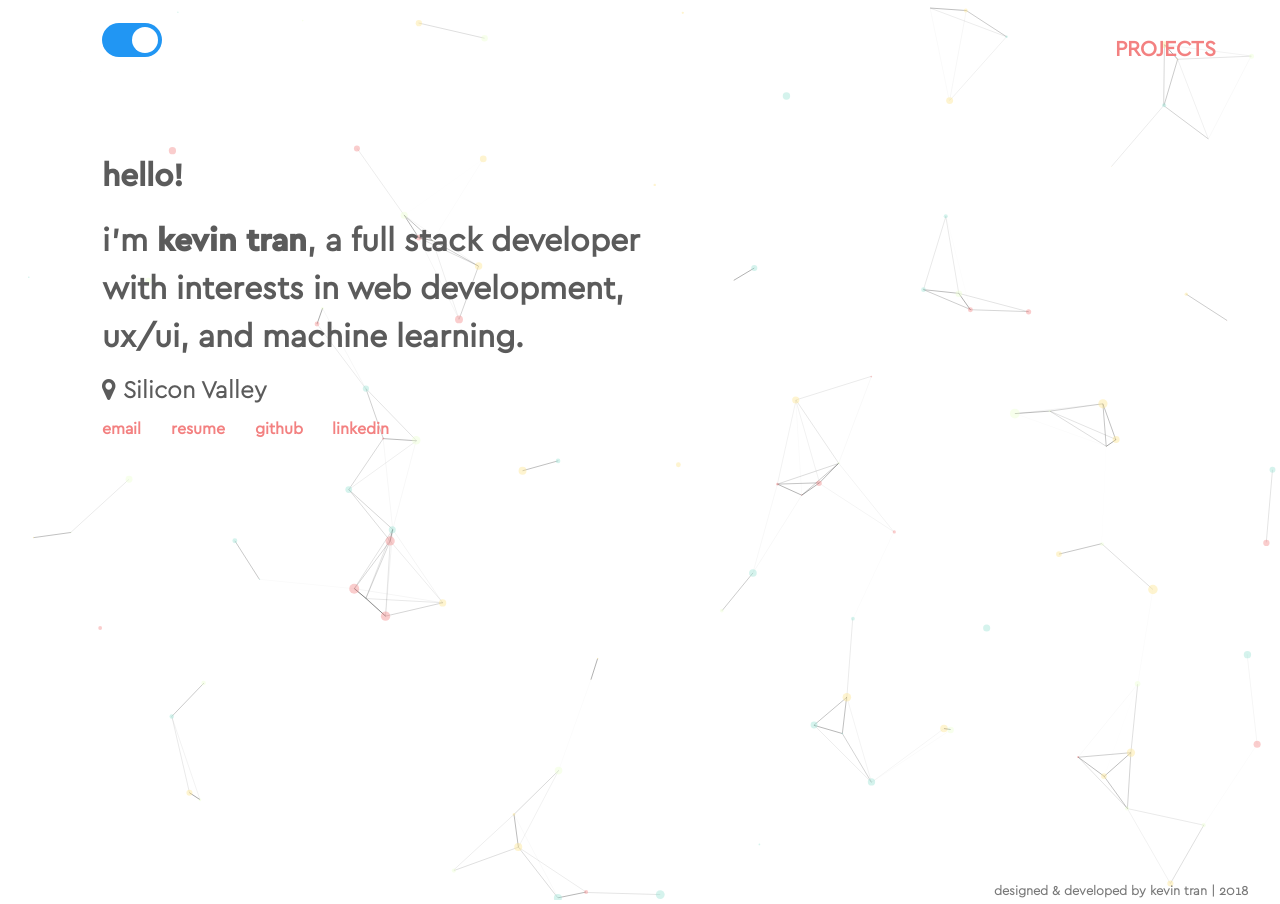
==== index.html @ 7619553c "Fixed fonts" ====
<!doctype html>
<html lang="en">

<head>
  <meta charset="utf-8">
  <title>// kevin tran</title>
  <base href="/">

  <!-- Global site tag (gtag.js) - Google Analytics -->
  <script async src="https://www.googletagmanager.com/gtag/js?id=UA-126699953-1"></script>
  <script>
    window.dataLayer = window.dataLayer || [];
    function gtag() { dataLayer.push(arguments); }
    gtag('js', new Date());

    gtag('config', 'UA-126699953-1');
  </script>


  <meta property="og:title" content="Kevin Tran">
  <meta property="og:description" content="Kevin Tran, a full stack software engineer with a design mindset and interests in web development, UX/UI, and machine learning. Located in Silicon Valley (SJSU) [kevintrankt]">
  <meta property="og:image" content="https://kevintrankt.com/assets/img.png">
  <meta property="og:url" content="https://kevintrankt.com">

  <meta name="twitter:title" content="Kevin Tran ">
  <meta name="twitter:description" content="Kevin Tran, a full stack software engineer with a design mindset and interests in web development, UX/UI, and machine learning. Located in Silicon Valley (SJSU) [kevintrankt]">
  <meta name="twitter:image" content="https://kevintrankt.com/assets/img.png">
  <meta name="twitter:card" content="summary_large_image">
  <link rel="stylesheet" type="text/css" href="https://maxcdn.bootstrapcdn.com/font-awesome/4.7.0/css/font-awesome.min.css" />

  <meta name="viewport" content="width=device-width, initial-scale=1">
  <link rel="icon" type="image/x-icon" href="favicon.ico">
  <meta name="description" content="Kevin Tran, a full stack software engineer with a design mindset and interests in web development, UX/UI, and machine learning. Located in Silicon Valley (SJSU)">
  <meta name="keywords" content="kevintrankt, software, portfolio, silicon valley, sjsu, kevin tran, kevin">
  <meta name="author" content="Kevin Tran">
  <link rel="manifest" href="manifest.json">
  <link rel="stylesheet" href="https://cdnjs.cloudflare.com/ajax/libs/animate.css/3.7.0/animate.css">
  <link rel="image_src" href="/assets/img.png" />


  <meta name="theme-color" content="#1976d2">
<link rel="stylesheet" href="styles.a9870da441676bcae3ac.css"></head>

<body>
  <app-root></app-root>
  <noscript>Please enable JavaScript to continue using this application. :^)</noscript>
<script type="text/javascript" src="runtime.a66f828dca56eeb90e02.js"></script><script type="text/javascript" src="polyfills.2f4a59095805af02bd79.js"></script><script type="text/javascript" src="main.024c4c031090034b04db.js"></script></body>

</html>
---- styles.a9870da441676bcae3ac.css ----
@font-face{font-family:'Cera GR Bold';src:url(CeraGRBold.d04a02d7a7154f19baca.otf) format('opentype')}@font-face{font-family:'Cera GR Medium';src:url(CeraGRMedium.7a1a725d35c0a152d422.otf) format('opentype')}@font-face{font-family:'Cera GR Regular';src:url(CeraGR.84078a654482d9b91bd8.otf) format('opentype')}@font-face{font-family:'Cera GR Light';src:url(CeraGRLight.c8809b5d3bbef37069f1.otf) format('opentype')}::selection{background:#ffb7b7}::-moz-selection{background:#ffb7b7}body,html{margin:0;height:100%;overflow:hidden}
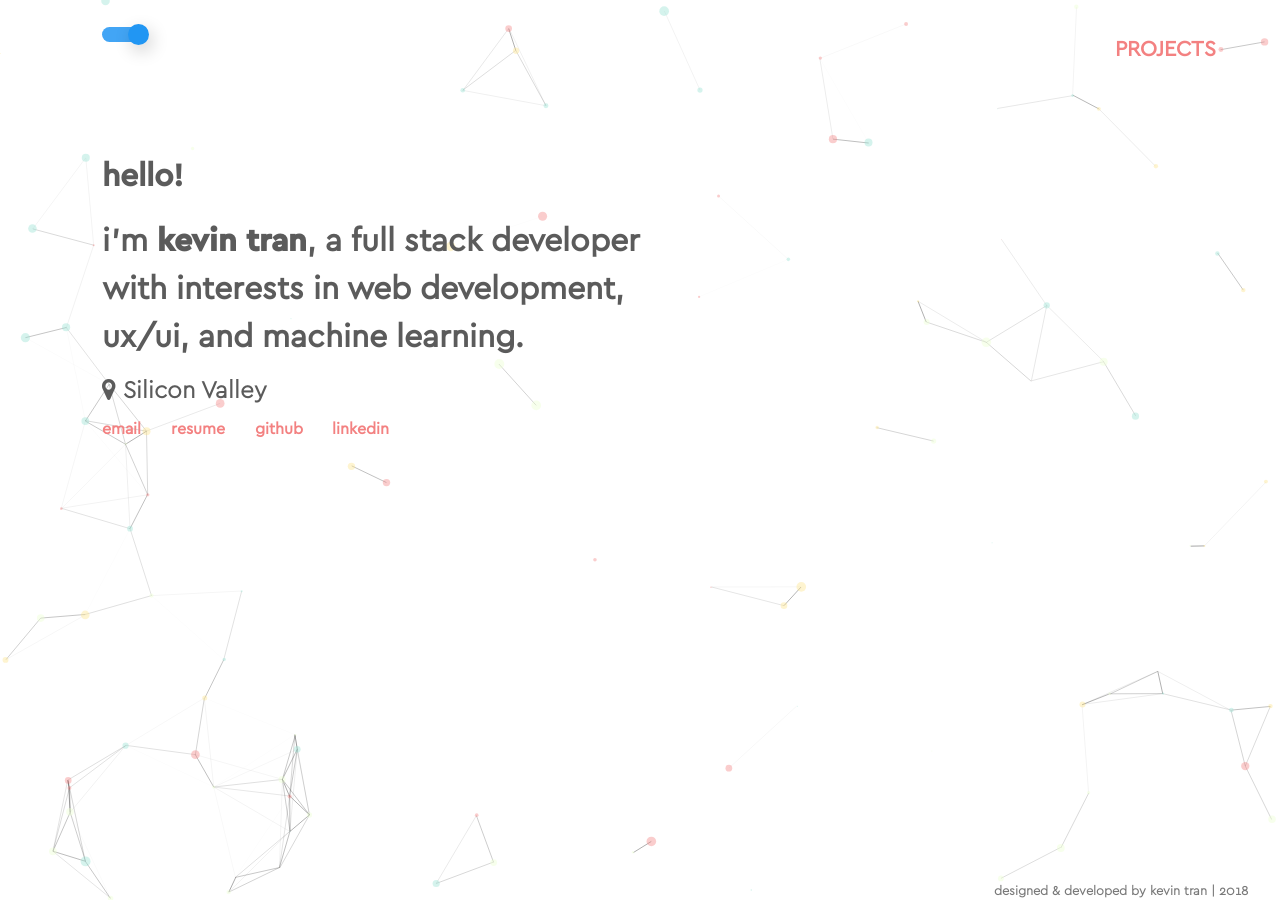
==== commit e1c98433: "Change colors for PWA" ====
--- a/index.html
+++ b/index.html
@@ -44,6 +44,6 @@
 <body>
   <app-root></app-root>
   <noscript>Please enable JavaScript to continue using this application. :^)</noscript>
-<script type="text/javascript" src="runtime.a66f828dca56eeb90e02.js"></script><script type="text/javascript" src="polyfills.2f4a59095805af02bd79.js"></script><script type="text/javascript" src="main.024c4c031090034b04db.js"></script></body>
+<script type="text/javascript" src="runtime.a66f828dca56eeb90e02.js"></script><script type="text/javascript" src="polyfills.2f4a59095805af02bd79.js"></script><script type="text/javascript" src="main.6df032f3417c50eaf966.js"></script></body>
 
 </html>
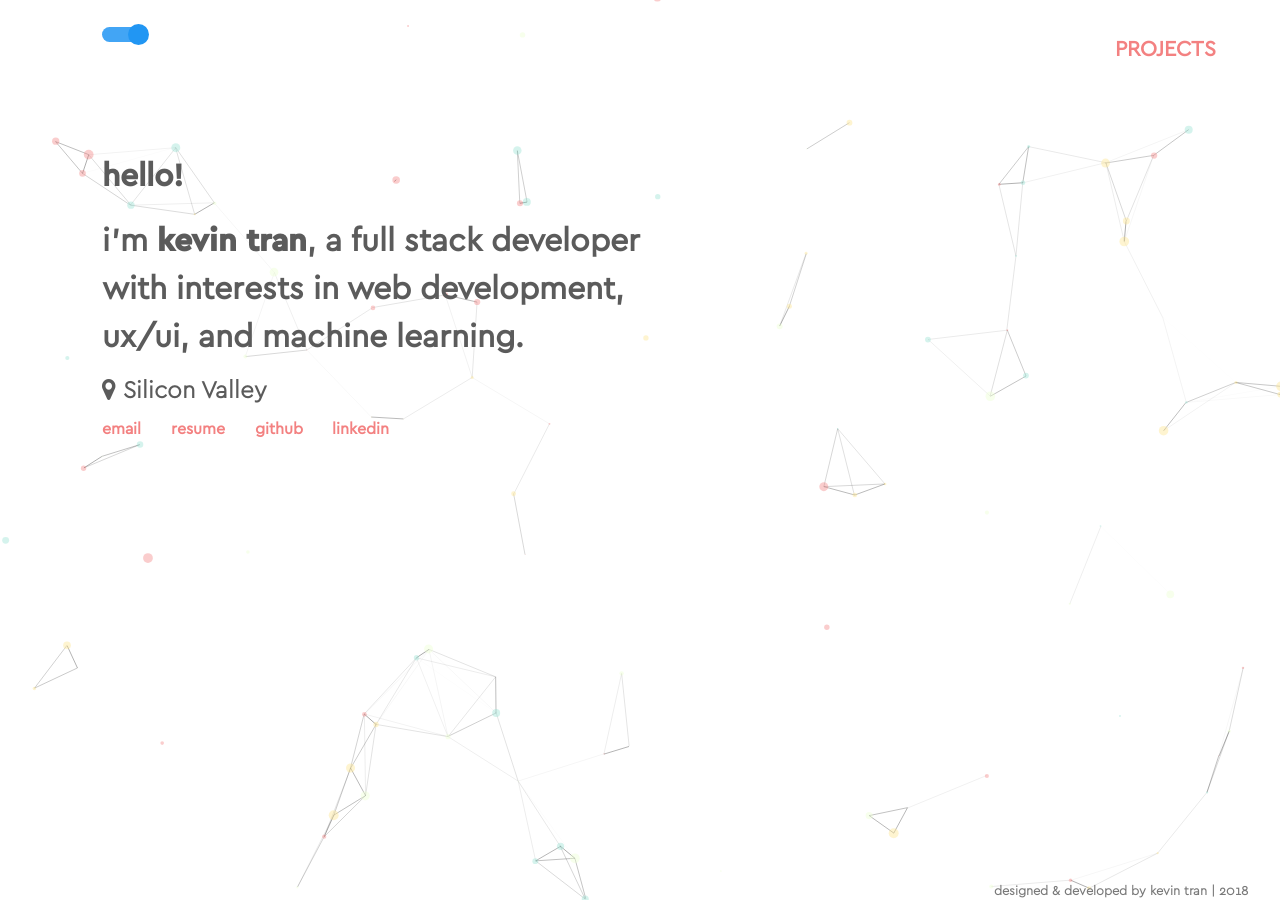
==== commit a10f72e3: "removed shadows from particle toggle" ====
--- a/index.html
+++ b/index.html
@@ -44,6 +44,6 @@
 <body>
   <app-root></app-root>
   <noscript>Please enable JavaScript to continue using this application. :^)</noscript>
-<script type="text/javascript" src="runtime.a66f828dca56eeb90e02.js"></script><script type="text/javascript" src="polyfills.2f4a59095805af02bd79.js"></script><script type="text/javascript" src="main.6df032f3417c50eaf966.js"></script></body>
+<script type="text/javascript" src="runtime.a66f828dca56eeb90e02.js"></script><script type="text/javascript" src="polyfills.2f4a59095805af02bd79.js"></script><script type="text/javascript" src="main.3905707fd52c14bbf978.js"></script></body>
 
 </html>
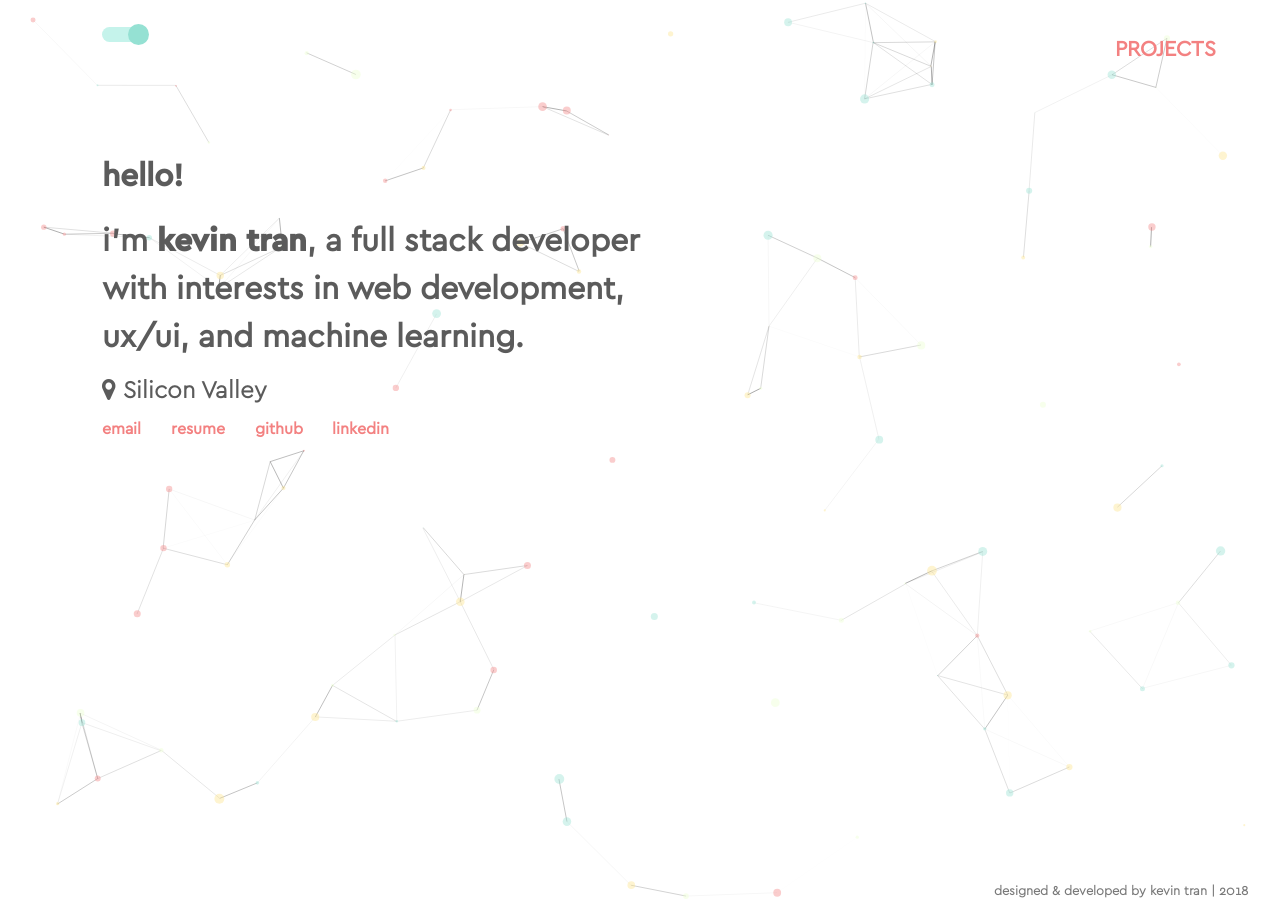
==== commit 66148979: "changed toggle colors" ====
--- a/index.html
+++ b/index.html
@@ -44,6 +44,6 @@
 <body>
   <app-root></app-root>
   <noscript>Please enable JavaScript to continue using this application. :^)</noscript>
-<script type="text/javascript" src="runtime.a66f828dca56eeb90e02.js"></script><script type="text/javascript" src="polyfills.2f4a59095805af02bd79.js"></script><script type="text/javascript" src="main.3905707fd52c14bbf978.js"></script></body>
+<script type="text/javascript" src="runtime.a66f828dca56eeb90e02.js"></script><script type="text/javascript" src="polyfills.2f4a59095805af02bd79.js"></script><script type="text/javascript" src="main.7f3a5a707c8495b02c52.js"></script></body>
 
 </html>
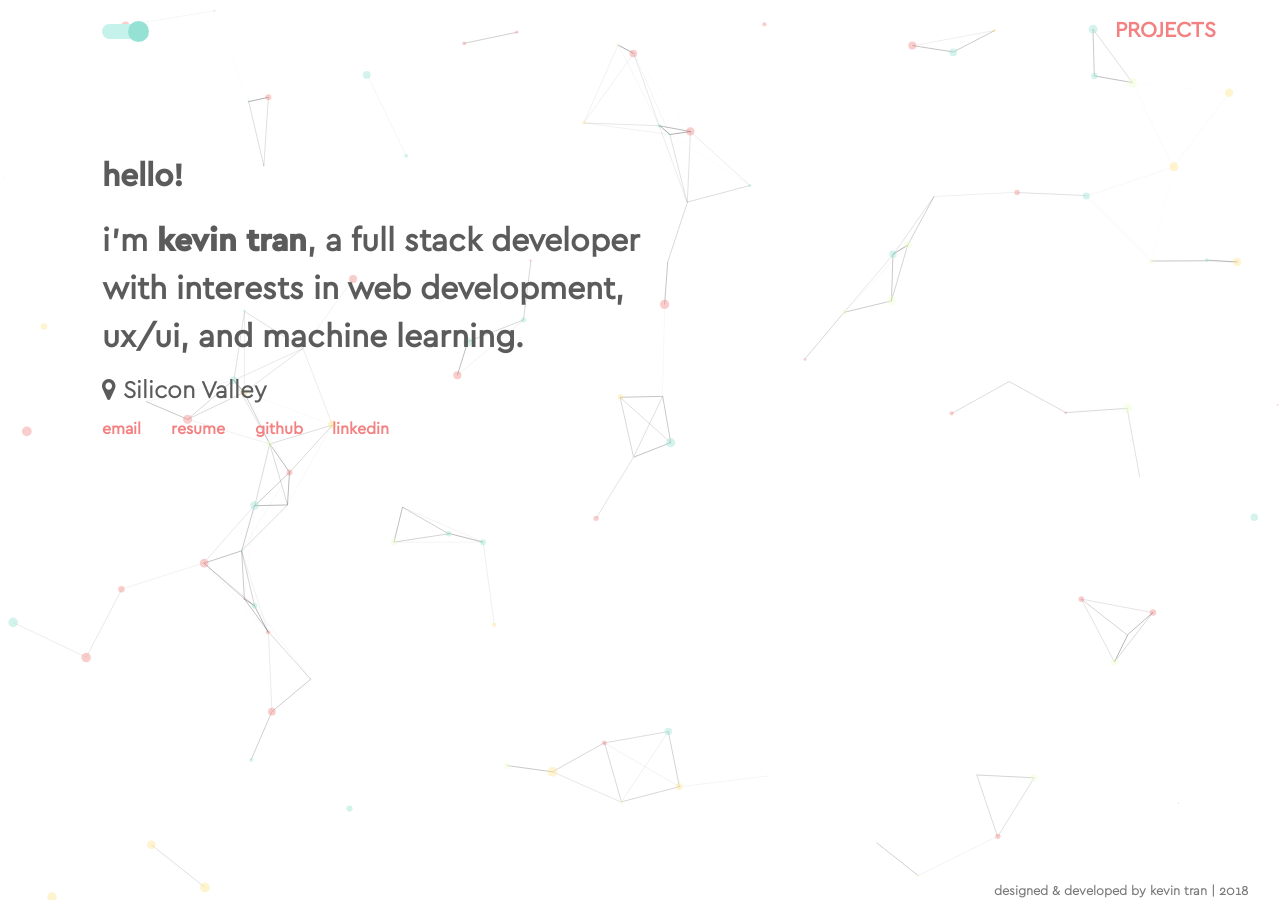
==== commit 4b5cc12c: "Changed positions for top links" ====
--- a/index.html
+++ b/index.html
@@ -44,6 +44,6 @@
 <body>
   <app-root></app-root>
   <noscript>Please enable JavaScript to continue using this application. :^)</noscript>
-<script type="text/javascript" src="runtime.a66f828dca56eeb90e02.js"></script><script type="text/javascript" src="polyfills.2f4a59095805af02bd79.js"></script><script type="text/javascript" src="main.7f3a5a707c8495b02c52.js"></script></body>
+<script type="text/javascript" src="runtime.a66f828dca56eeb90e02.js"></script><script type="text/javascript" src="polyfills.2f4a59095805af02bd79.js"></script><script type="text/javascript" src="main.efea5959bb2180376b19.js"></script></body>
 
 </html>
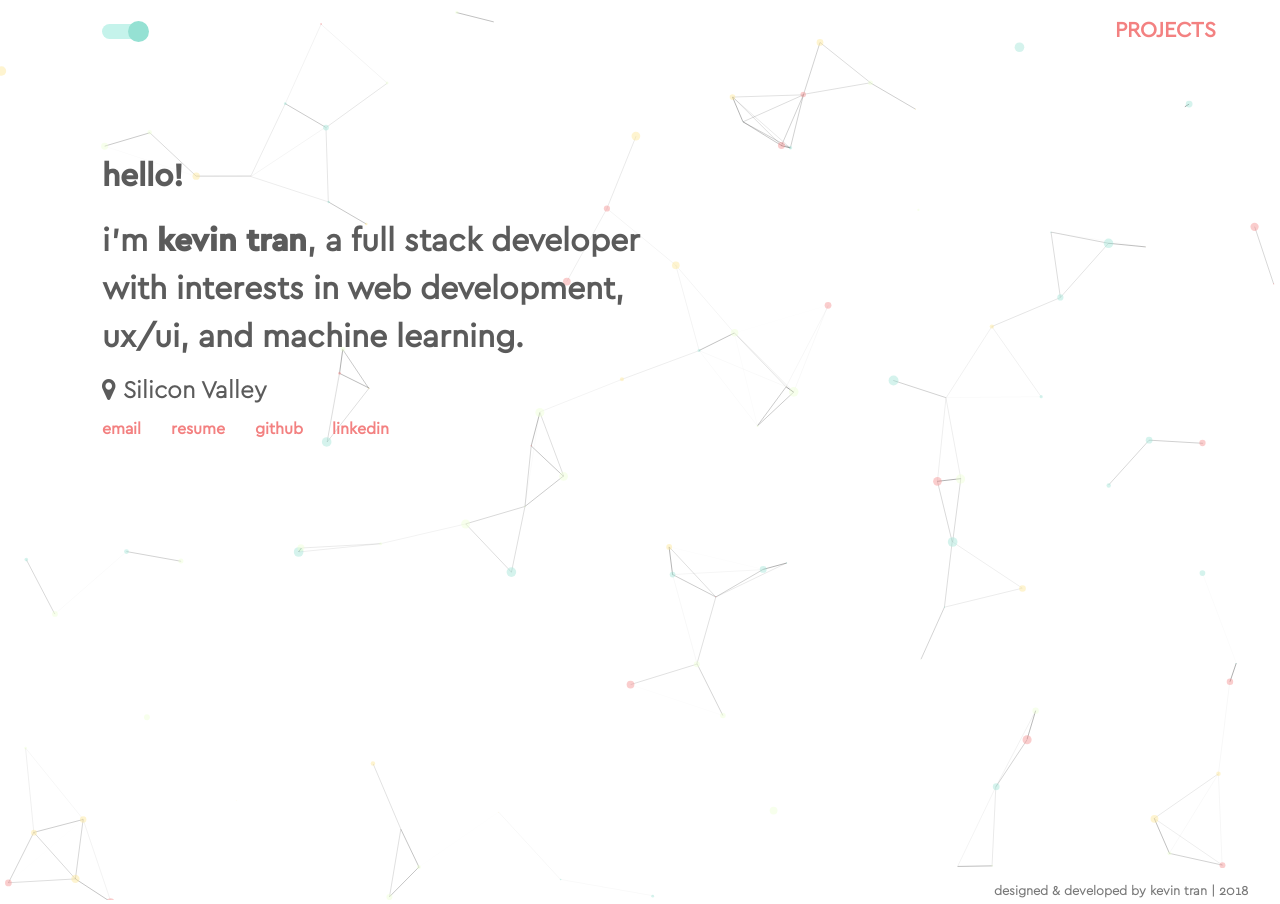
==== commit 19b3fc5d: "Changed height for projects" ====
--- a/index.html
+++ b/index.html
@@ -44,6 +44,6 @@
 <body>
   <app-root></app-root>
   <noscript>Please enable JavaScript to continue using this application. :^)</noscript>
-<script type="text/javascript" src="runtime.a66f828dca56eeb90e02.js"></script><script type="text/javascript" src="polyfills.2f4a59095805af02bd79.js"></script><script type="text/javascript" src="main.efea5959bb2180376b19.js"></script></body>
+<script type="text/javascript" src="runtime.a66f828dca56eeb90e02.js"></script><script type="text/javascript" src="polyfills.2f4a59095805af02bd79.js"></script><script type="text/javascript" src="main.07a21a129e95bc3c32a0.js"></script></body>
 
 </html>
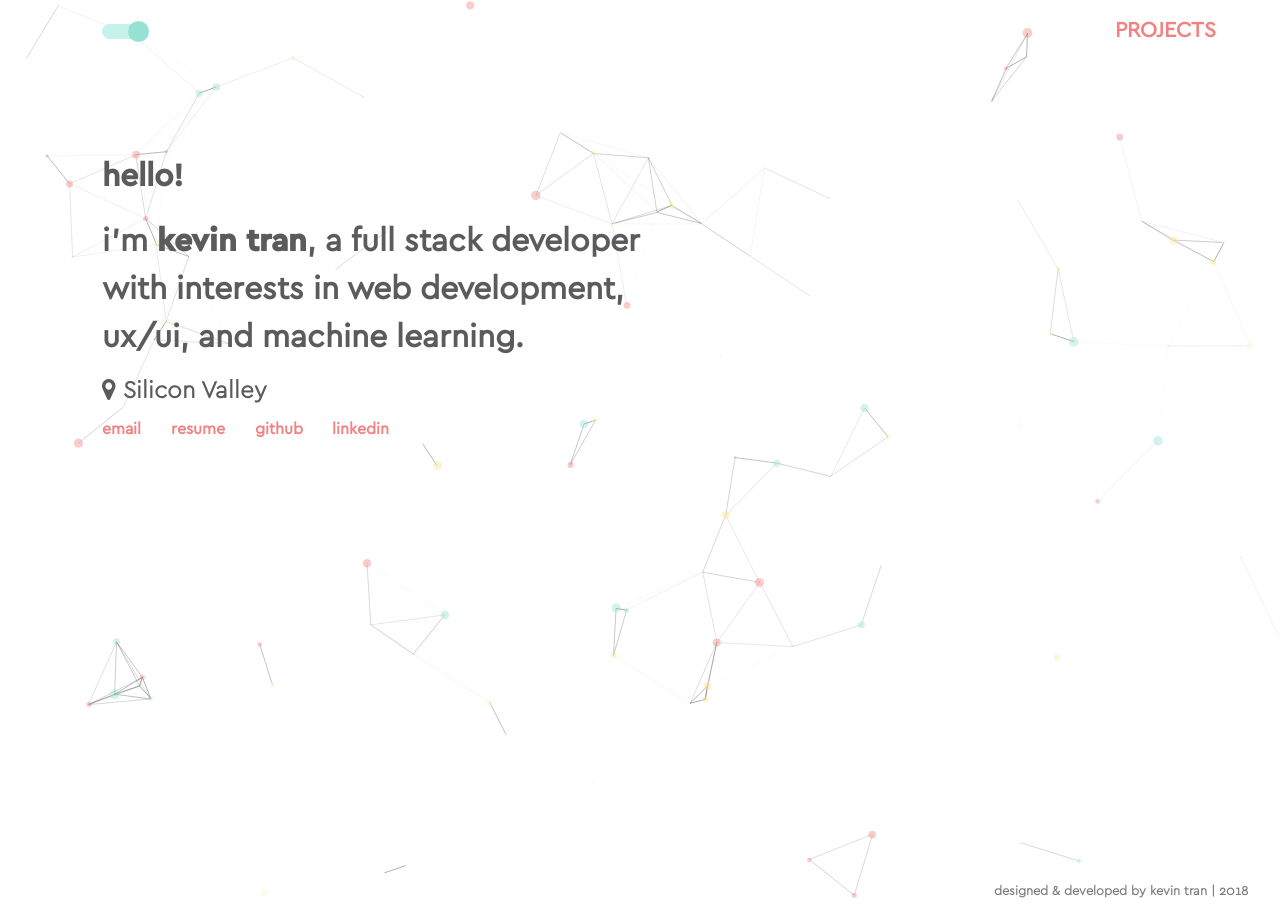
==== commit 4e6c4062: "remove project" ====
--- a/index.html
+++ b/index.html
@@ -44,6 +44,6 @@
 <body>
   <app-root></app-root>
   <noscript>Please enable JavaScript to continue using this application. :^)</noscript>
-<script type="text/javascript" src="runtime.a66f828dca56eeb90e02.js"></script><script type="text/javascript" src="polyfills.2f4a59095805af02bd79.js"></script><script type="text/javascript" src="main.07a21a129e95bc3c32a0.js"></script></body>
+<script type="text/javascript" src="runtime.a66f828dca56eeb90e02.js"></script><script type="text/javascript" src="polyfills.2f4a59095805af02bd79.js"></script><script type="text/javascript" src="main.ecace9e87fbc899485a3.js"></script></body>
 
 </html>
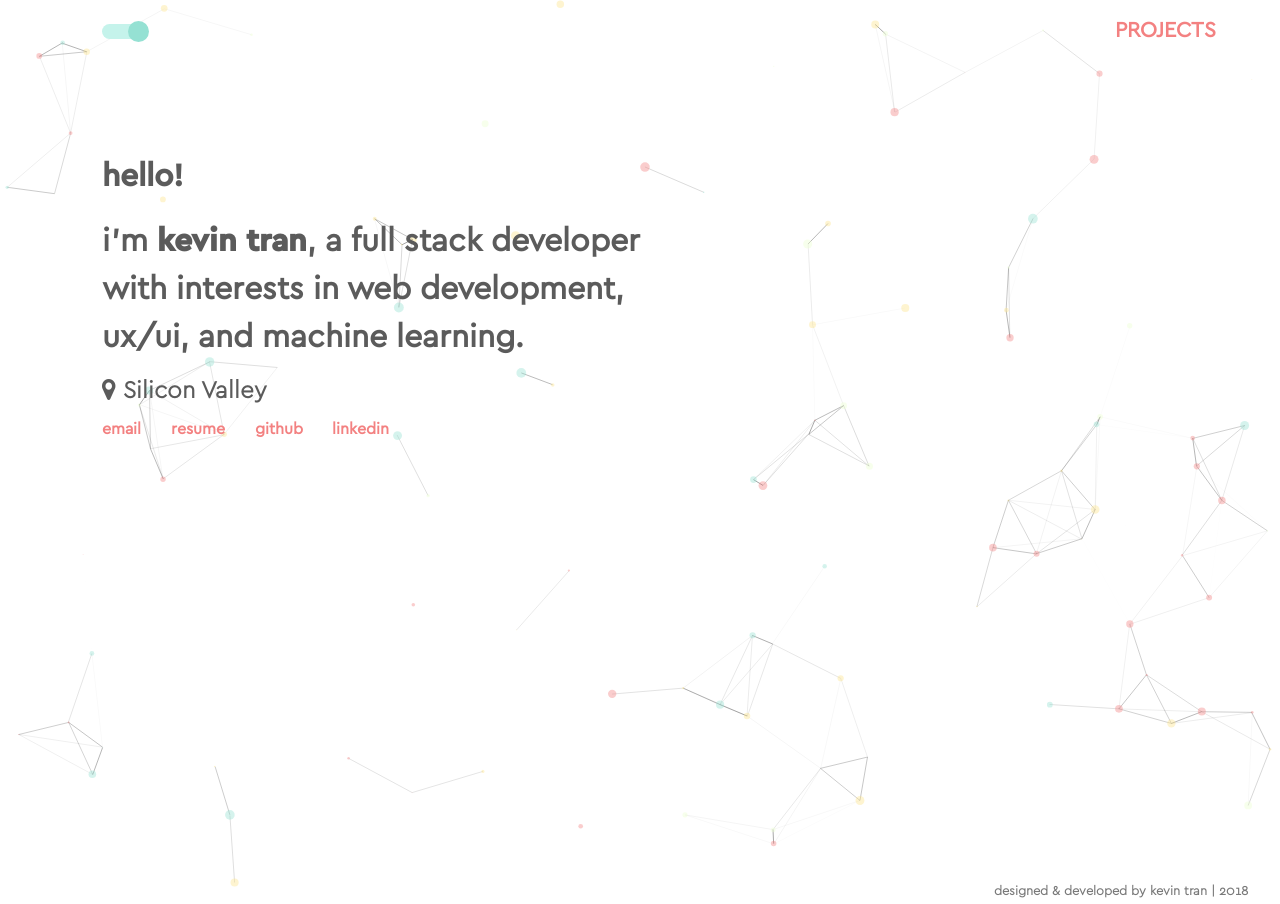
==== commit 7fd8ed5c: "Update index.html" ====
--- a/index.html
+++ b/index.html
@@ -5,6 +5,10 @@
   <meta charset="utf-8">
   <title>// kevin tran</title>
   <base href="/">
+  <script type="text/javascript">
+    window.heap=window.heap||[],heap.load=function(e,t){window.heap.appid=e,window.heap.config=t=t||{};var r=t.forceSSL||"https:"===document.location.protocol,a=document.createElement("script");a.type="text/javascript",a.async=!0,a.src=(r?"https:":"http:")+"//cdn.heapanalytics.com/js/heap-"+e+".js";var n=document.getElementsByTagName("script")[0];n.parentNode.insertBefore(a,n);for(var o=function(e){return function(){heap.push([e].concat(Array.prototype.slice.call(arguments,0)))}},p=["addEventProperties","addUserProperties","clearEventProperties","identify","resetIdentity","removeEventProperty","setEventProperties","track","unsetEventProperty"],c=0;c<p.length;c++)heap[p[c]]=o(p[c])};
+      heap.load("2386177473");
+  </script>
 
   <!-- Global site tag (gtag.js) - Google Analytics -->
   <script async src="https://www.googletagmanager.com/gtag/js?id=UA-126699953-1"></script>
@@ -46,4 +50,4 @@
   <noscript>Please enable JavaScript to continue using this application. :^)</noscript>
 <script type="text/javascript" src="runtime.a66f828dca56eeb90e02.js"></script><script type="text/javascript" src="polyfills.2f4a59095805af02bd79.js"></script><script type="text/javascript" src="main.ecace9e87fbc899485a3.js"></script></body>
 
-</html>+</html>
